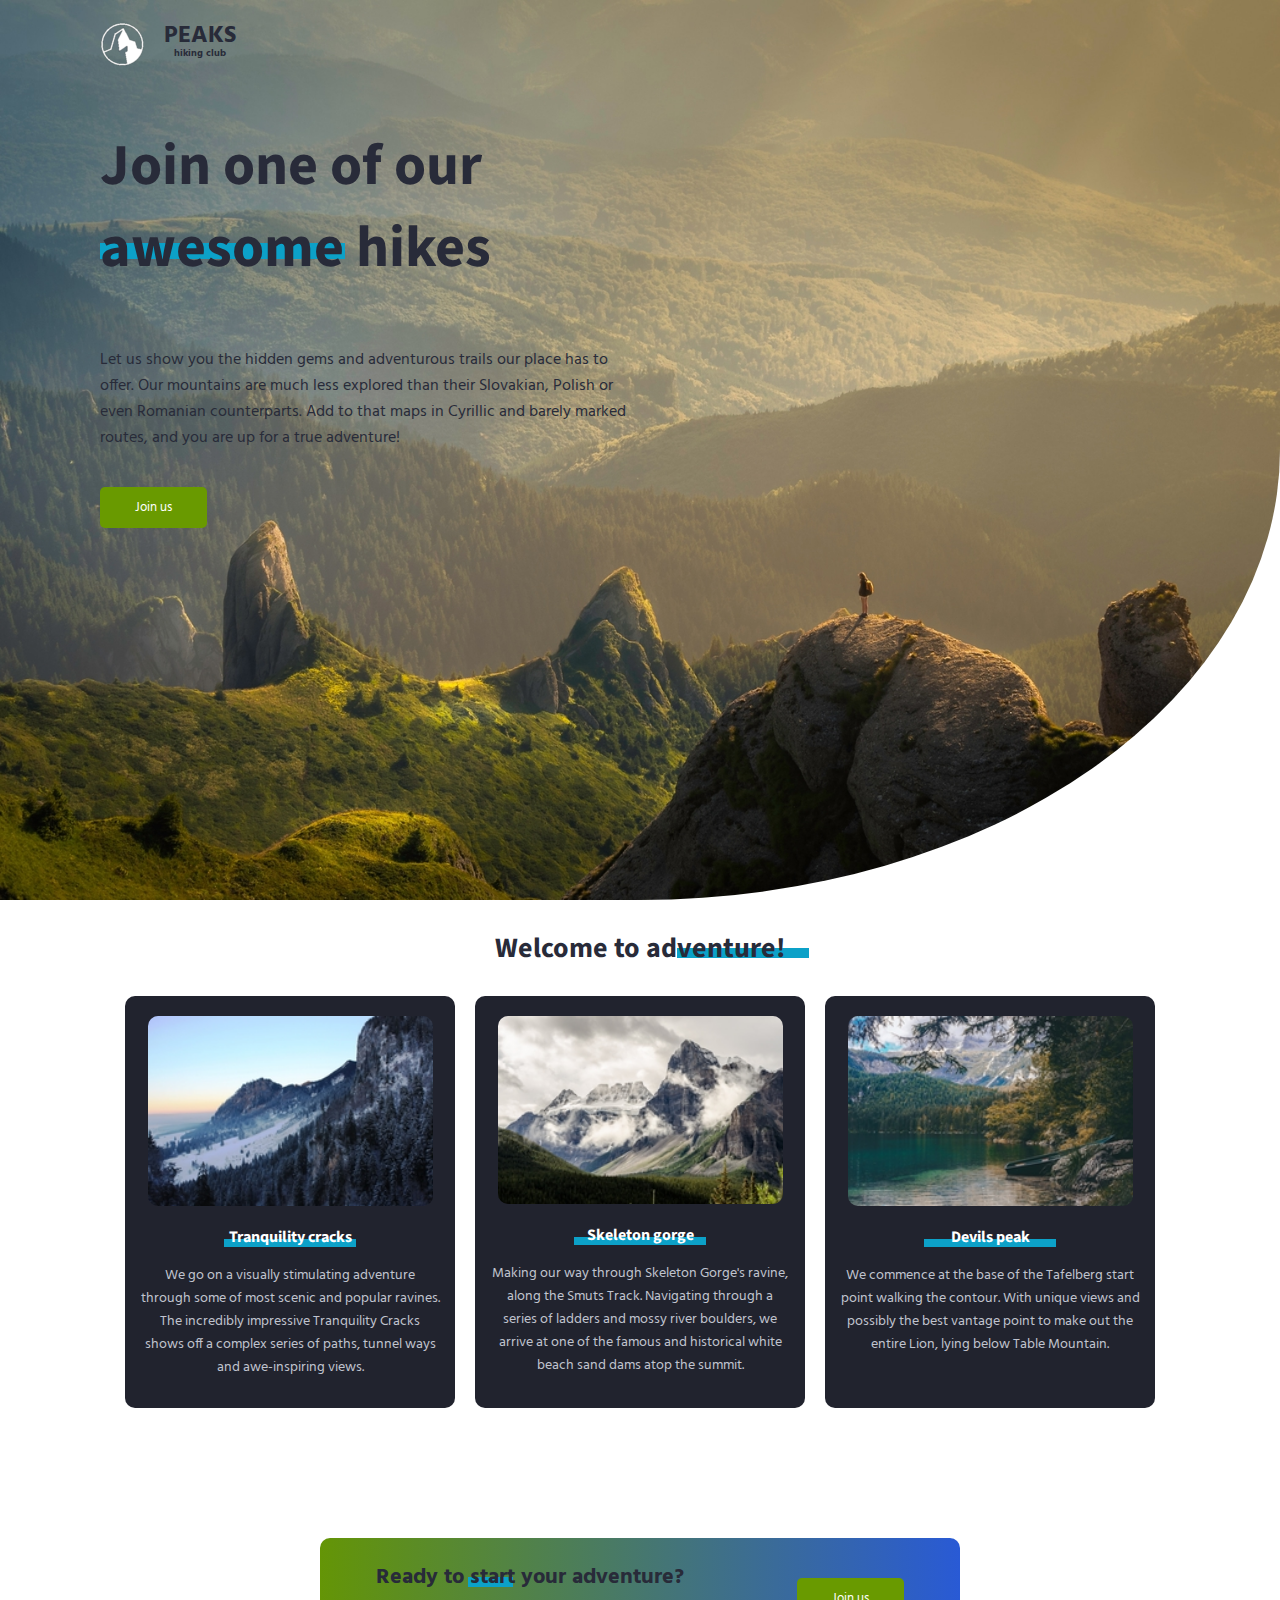
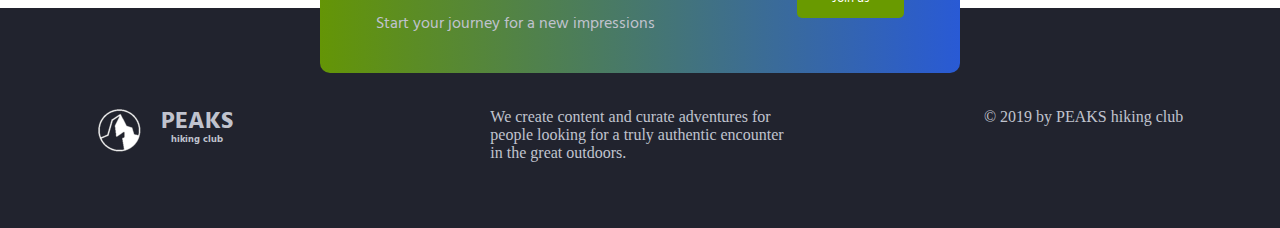
==== FL11_HW3/homework/index.html @ 947b5e84 "added the third homework" ====
<!DOCTYPE html>
<html lang="en">

  <head>
    <meta charset="UTF-8">
    <meta name="viewport" content="width=device-width, initial-scale=1.0">
    <meta http-equiv="X-UA-Compatible" content="ie=edge">
    <link href="https://fonts.googleapis.com/css?family=Hind:400,600%7CSource+Sans+Pro:400,600,700%7CFresca" rel="stylesheet"/>

    <!-- Styles should be switched here: -->

    <link rel="stylesheet" type="text/css" href="css/style1.css">
<!--     <link rel="stylesheet" type="text/css" href="css/style2.css">-->

    <title>PEAKS hiking club</title>
  </head>

  <body>
    <header class="header">
      <div class="header-wrap">
        <div class="landing-logo">
          <img src="img/m-logo.png" alt="logo" />
          <p>PEAKS<span>hiking club</span></p>
        </div>
        <p class="header_heading">
          Join one of our awesome hikes
        </p>
        <p class="header_text">
          Let us show you the hidden gems and adventurous trails our place has to offer.
          Our mountains are much less explored than their Slovakian,
          Polish or even Romanian counterparts. Add to that maps in Cyrillic and barely marked routes,
          and you are up for a true adventure!
        </p>
        <button class="header_button">Join us</button>
      </div>
    </header>
    <main class="section">
      <p class="section_text">
        Welcome to adventure!
      </p>
      <div class="section_card_wrap">
        <div class="section_card">
          <img class="section_card_img"
               src="img/m-1.jpg"
               alt="experts"/>
          <p class="section_card_heading">
            Tranquility cracks
            <span class="section_card_underline"></span>
          </p>
          <p class="section_card_text">
            We go on a visually stimulating adventure through some of most scenic and popular ravines.
            The incredibly impressive Tranquility Cracks shows off a complex series of paths, tunnel ways and awe-inspiring views.
          </p>
        </div>
        <div class="section_card">
          <img class="section_card_img"
               src="img/m-2.jpg"
               alt="content formats"/>
          <p class="section_card_heading">
            Skeleton gorge
            <span class="section_card_underline"></span>
          </p>
          <p class="section_card_text">
            Making our way through Skeleton Gorge's ravine, along the Smuts Track.
            Navigating through a series of ladders and mossy river boulders, we arrive at one of the famous and historical white beach sand dams atop the summit.
          </p>
        </div>
        <div class="section_card">
          <img class="section_card_img"
               src="img/m-3.jpg"
               alt="certificate"/>
          <p class="section_card_heading">
            Devils peak
            <span class="section_card_underline"></span>
          </p>
          <p class="section_card_text">
            We commence at the base of the Tafelberg start point walking the contour.
            With unique views and possibly the best vantage point to make out the entire Lion, lying below Table Mountain.
          </p>
        </div>
      </div>
      <div class="section_banner">
        <div class="section_banner_text_wrap">
          <p class="section_banner_heading">
            Ready to start your adventure?
          </p>
          <p class="section_banner_text">
            Start your journey for a new impressions
          </p>
        </div>
        <button class="section_banner_button">Join us</button>
      </div>
    </main>
    <footer class="footer">
      <div class="footer-wrap">
        <div class="footer_logo landing-logo">
          <img src="img/m-logo.png" alt="logo" />
          <p>PEAKS<span>hiking club</span></p>
        </div>
        <p class="footer_text">
          We create content  and curate adventures for  people looking for a truly authentic encounter in the great outdoors.
        </p>
        <span class="footer-cr">
          &copy; 2019 by PEAKS hiking club
        </span>
      </div>
    </footer>
  </body>

</html>
---- FL11_HW3/homework/css/style1.css ----
body {
  margin: 0;
  padding: 0;
  background-color: #fff; }

.header {
  background-image: url("../img/m-h-day.jpg");
  background-size: cover;
  background-repeat: no-repeat;
  background-position: center;
  height: 100vh;
  border-bottom-right-radius: 50%;
  padding-left: 100px; }
  .header-wrap {
    width: 45%; }
  .header_heading {
    font-family: "Source Sans Pro", sans-serif;
    color: #282b39;
    font-size: 58px;
    font-weight: bold;
    position: relative;
    z-index: 200; }
    .header_heading:after {
      content: "";
      display: block;
      width: 245px;
      z-index: -1;
      position: absolute;
      top: 118px;
      left: 0;
      height: 16px;
      background-color: #0ca1c8; }
  .header_text {
    color: #282b39;
    font-family: "Hind", sans-serif; }
  .header_button, .section_banner_button {
    border: none;
    background-color: #699a00;
    color: #fff;
    padding: 10px 35px;
    font-family: "Hind", sans-serif;
    border-radius: 5px;
    margin-top: 20px; }

.landing-logo {
  width: 200px; }
  .landing-logo img {
    margin-right: 15px;
    vertical-align: sub; }
  .landing-logo p {
    display: inline-block;
    font-family: "Hind", sans-serif;
    font-weight: bold;
    color: #282b39;
    font-size: 24px;
    margin-bottom: 0px;
    line-height: 1;
    vertical-align: super; }
  .landing-logo span {
    display: block;
    font-size: 10px;
    margin-left: 10px; }

.section {
  text-align: center;
  position: relative; }
  .section_card_wrap {
    margin: 0 auto;
    display: flex;
    width: 1050px;
    justify-content: space-around; }
  .section_text {
    color: #282b39;
    font-family: "Source Sans Pro", sans-serif;
    font-weight: bold;
    font-size: 28px;
    position: relative; }
    .section_text:after {
      content: "";
      display: block;
      width: 132px;
      height: 10px;
      background-color: #0ca1c8;
      position: absolute;
      top: 20px;
      left: 677px;
      z-index: -1; }
  .section_card {
    background-color: #21232E;
    width: 300px;
    text-align: center;
    border-radius: 10px;
    padding: 15px;
    color: #fff; }
    .section_card_heading {
      font-weight: bold;
      font-family: "Source Sans Pro", sans-serif;
      position: relative;
      z-index: 50; }
      .section_card_heading:after {
        content: "";
        display: block;
        width: 132px;
        height: 8px;
        background-color: #0ca1c8;
        position: absolute;
        top: 13px;
        left: 84px;
        z-index: -1; }
    .section_card_text {
      font-size: 14px;
      color: #C0C3CE;
      font-family: "Hind", sans-serif; }
    .section_card img {
      width: 95%;
      border-radius: 10px;
      margin-top: 5px; }
  .section_banner {
    position: absolute;
    top: 610px;
    right: 25%;
    left: 25%;
    width: 50%;
    margin: 0 auto;
    border-radius: 10px;
    padding-bottom: 20px;
    display: flex;
    justify-content: space-around;
    background-image: linear-gradient(to right, #649506, #295ad5); }
    .section_banner_text_wrap {
      text-align: left; }
    .section_banner_button {
      height: 40px;
      margin-top: 40px; }
    .section_banner_heading {
      font-family: "Hind", sans-serif;
      font-weight: 900;
      color: #282b39;
      font-size: 22px;
      margin-bottom: 0;
      position: relative;
      z-index: 40; }
      .section_banner_heading:after {
        content: "";
        display: block;
        width: 45px;
        height: 10px;
        background-color: #0ca1c8;
        position: absolute;
        top: 17px;
        left: 92px;
        z-index: -1; }
    .section_banner_text {
      color: #C0C3CE;
      font-family: "Hind", sans-serif; }

.footer {
  background-color: #21232E;
  padding: 100px 0 50px 0;
  margin-top: 200px; }
  .footer-wrap {
    display: flex;
    justify-content: space-around;
    color: #C0C3CE; }
    .footer-wrap p {
      flex-basis: 300px;
      margin-top: 0; }
    .footer-wrap .landing-logo p {
      color: #C0C3CE;
      margin: 0; }
---- FL11_HW3/homework/css/style2.css ----
body {
  margin: 0;
  padding: 0;
  background-color: #21232E; }

.header {
  background-image: url("../img/m-h-night.jpg");
  background-size: cover;
  background-repeat: no-repeat;
  background-position: center;
  height: 100vh;
  border-bottom-right-radius: 50%;
  padding-left: 100px; }
  .header-wrap {
    width: 45%; }
  .header_heading {
    font-family: "Source Sans Pro", sans-serif;
    color: #fff;
    font-size: 58px;
    font-weight: bold;
    position: relative;
    z-index: 200; }
    .header_heading:after {
      content: "";
      display: block;
      width: 245px;
      z-index: -1;
      position: absolute;
      top: 118px;
      left: 0;
      height: 16px;
      background-color: #ff4d30; }
  .header_text {
    color: #fff;
    font-family: "Hind", sans-serif; }
  .header_button, .section_banner_button {
    border: none;
    background-color: #e4ae00;
    color: #fff;
    padding: 10px 35px;
    font-family: "Hind", sans-serif;
    border-radius: 5px;
    margin-top: 20px; }

.landing-logo {
  width: 200px; }
  .landing-logo img {
    margin-right: 15px;
    vertical-align: sub; }
  .landing-logo p {
    display: inline-block;
    font-family: "Hind", sans-serif;
    font-weight: bold;
    color: #fff;
    font-size: 24px;
    margin-bottom: 0px;
    line-height: 1;
    vertical-align: super; }
  .landing-logo span {
    display: block;
    font-size: 10px;
    margin-left: 10px; }

.section {
  text-align: center;
  position: relative; }
  .section_card_wrap {
    margin: 0 auto;
    display: flex;
    width: 1050px;
    justify-content: space-around; }
  .section_text {
    color: #fff;
    font-family: "Source Sans Pro", sans-serif;
    font-weight: bold;
    font-size: 28px;
    position: relative; }
    .section_text:after {
      content: "";
      display: block;
      width: 132px;
      height: 10px;
      background-color: #ff4d30;
      position: absolute;
      top: 20px;
      left: 677px;
      z-index: -1; }
  .section_card {
    background-color: #3B3F50;
    width: 300px;
    text-align: center;
    border-radius: 10px;
    padding: 15px;
    color: #fff; }
    .section_card_heading {
      font-weight: bold;
      font-family: "Source Sans Pro", sans-serif;
      position: relative;
      z-index: 50; }
      .section_card_heading:after {
        content: "";
        display: block;
        width: 132px;
        height: 8px;
        background-color: #ff4d30;
        position: absolute;
        top: 13px;
        left: 84px;
        z-index: -1; }
    .section_card_text {
      font-size: 14px;
      color: #B9D1D1;
      font-family: "Hind", sans-serif; }
    .section_card img {
      width: 95%;
      border-radius: 10px;
      margin-top: 5px; }
  .section_banner {
    position: absolute;
    top: 610px;
    right: 25%;
    left: 25%;
    width: 50%;
    margin: 0 auto;
    border-radius: 10px;
    padding-bottom: 20px;
    display: flex;
    justify-content: space-around;
    background-image: linear-gradient(to right, #dda201, #97304c); }
    .section_banner_text_wrap {
      text-align: left; }
    .section_banner_button {
      height: 40px;
      margin-top: 40px; }
    .section_banner_heading {
      font-family: "Hind", sans-serif;
      font-weight: 900;
      color: #fff;
      font-size: 22px;
      margin-bottom: 0;
      position: relative;
      z-index: 40; }
      .section_banner_heading:after {
        content: "";
        display: block;
        width: 45px;
        height: 10px;
        background-color: #ff4d30;
        position: absolute;
        top: 17px;
        left: 92px;
        z-index: -1; }
    .section_banner_text {
      color: #B9D1D1;
      font-family: "Hind", sans-serif; }

.footer {
  background-color: #3B3F50;
  padding: 100px 0 50px 0;
  margin-top: 200px; }
  .footer-wrap {
    display: flex;
    justify-content: space-around;
    color: #B9D1D1; }
    .footer-wrap p {
      flex-basis: 300px;
      margin-top: 0; }
    .footer-wrap .landing-logo p {
      color: #B9D1D1;
      margin: 0; }
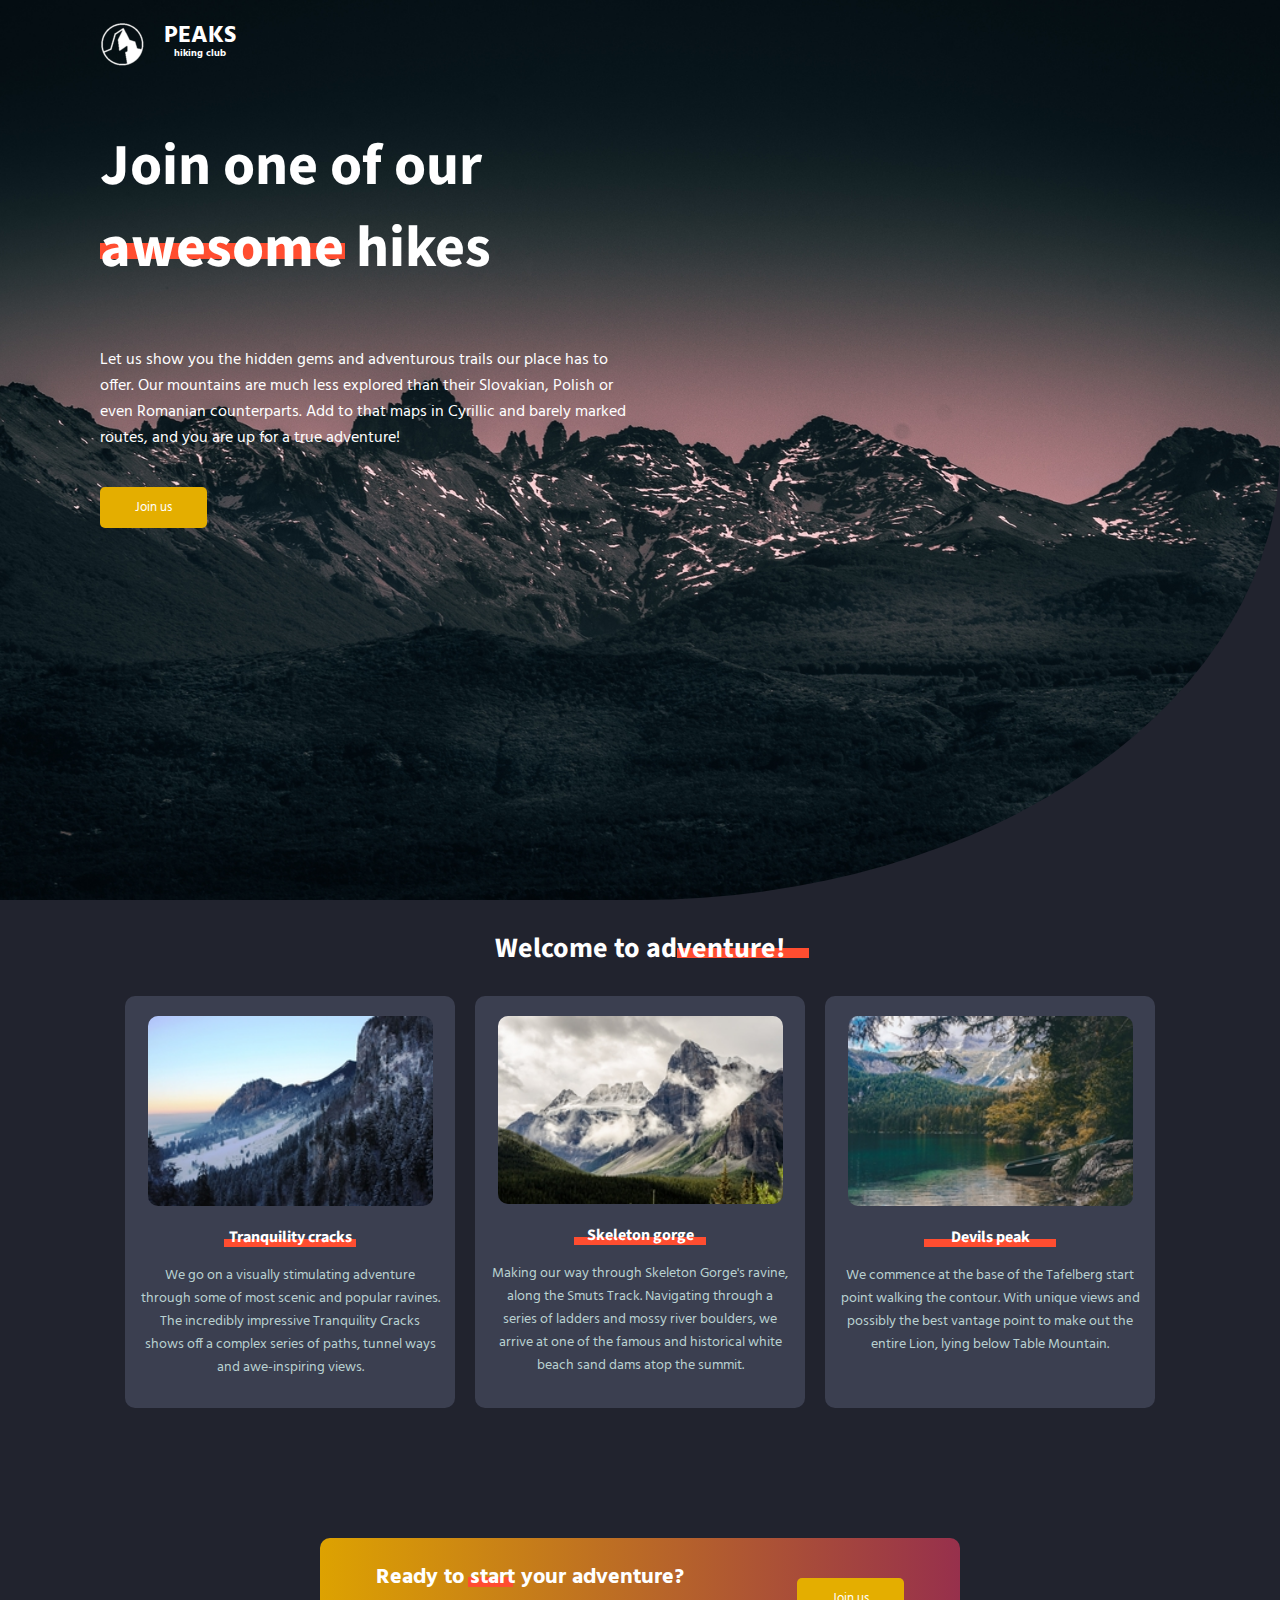
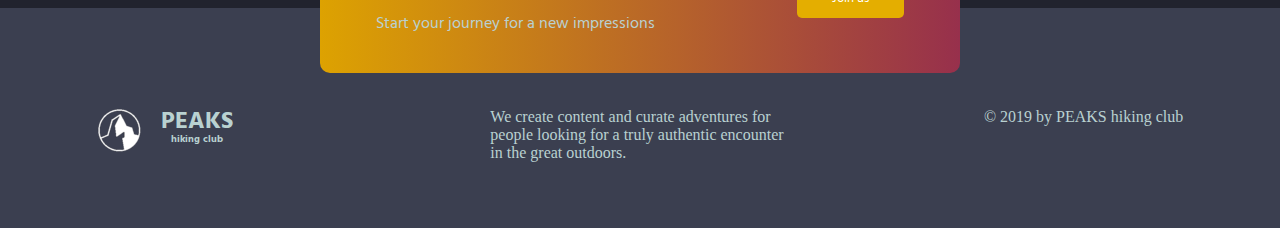
==== commit e6701214: "deleted comment" ====
--- a/FL11_HW3/homework/index.html
+++ b/FL11_HW3/homework/index.html
@@ -9,7 +9,7 @@
 
     <!-- Styles should be switched here: -->
 
-    <link rel="stylesheet" type="text/css" href="css/style1.css">
+    <link rel="stylesheet" type="text/css" href="css/style2.css">
 <!--     <link rel="stylesheet" type="text/css" href="css/style2.css">-->
 
     <title>PEAKS hiking club</title>
